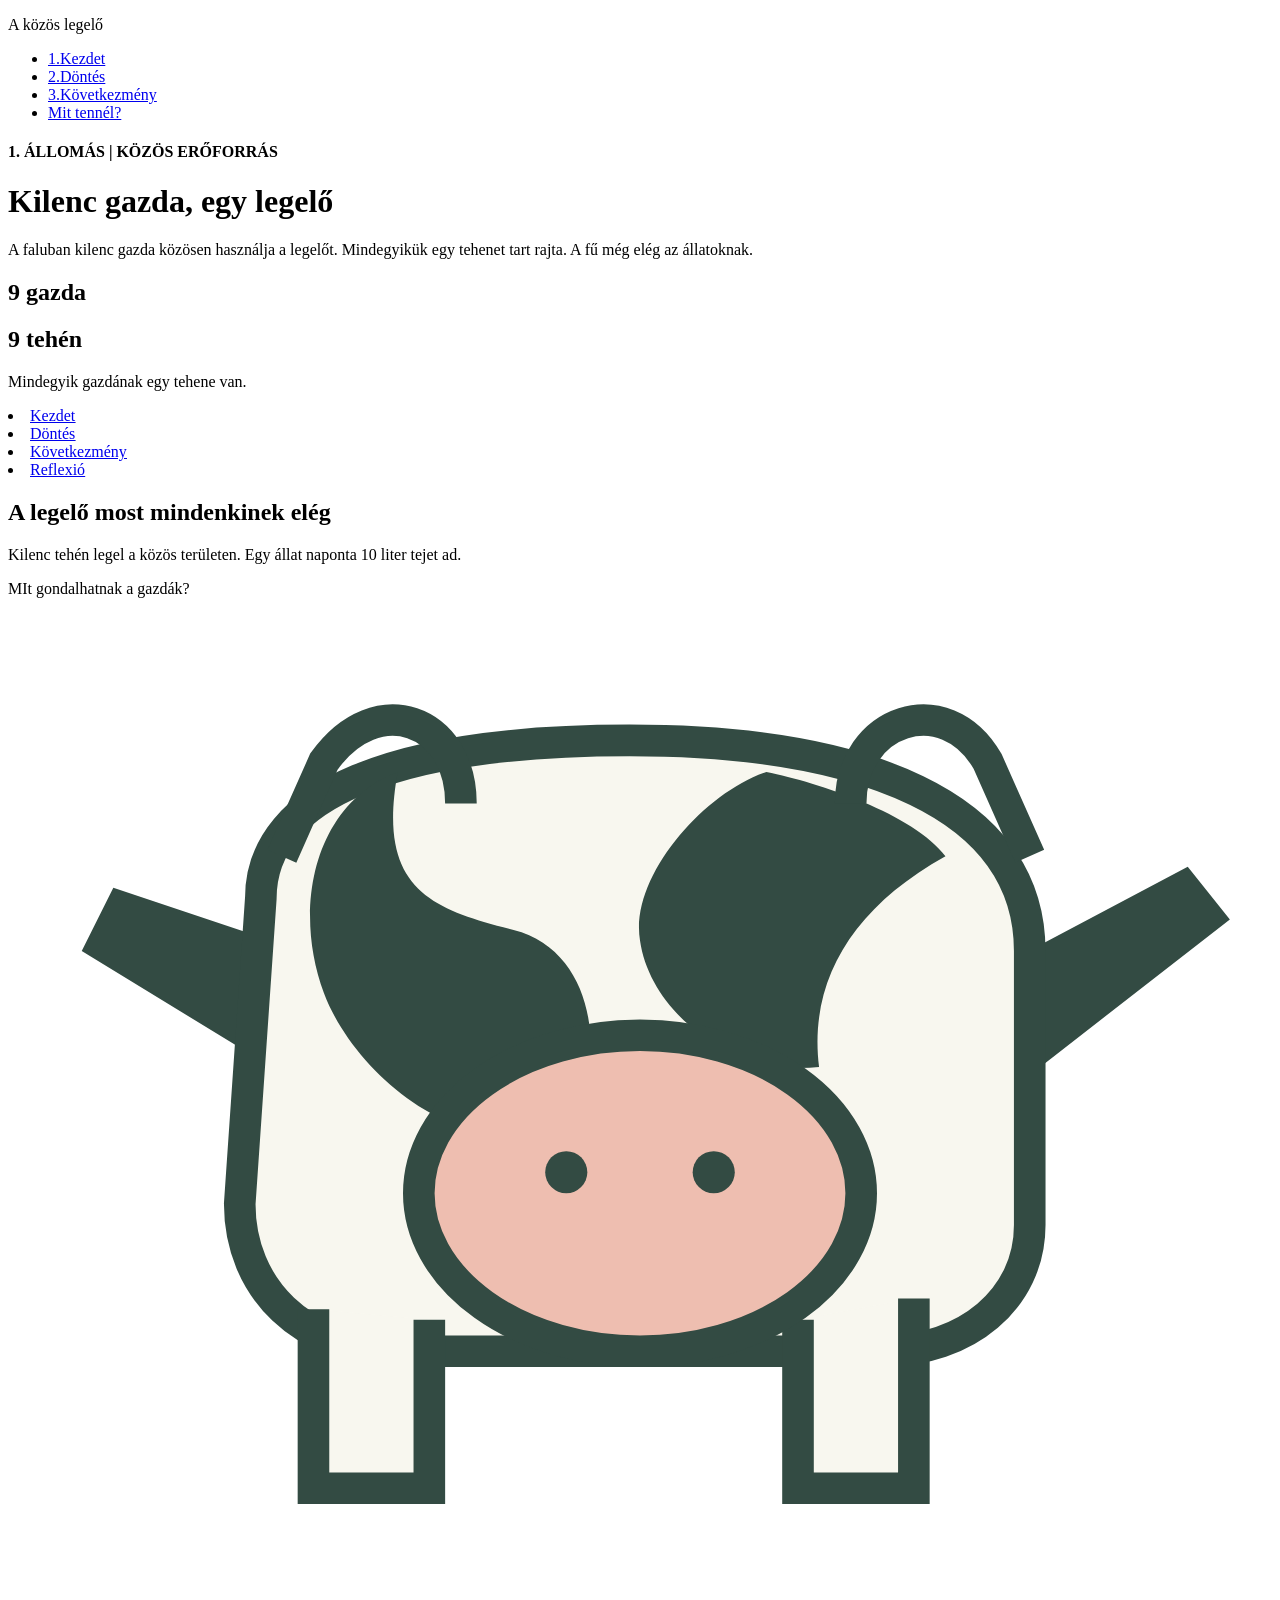
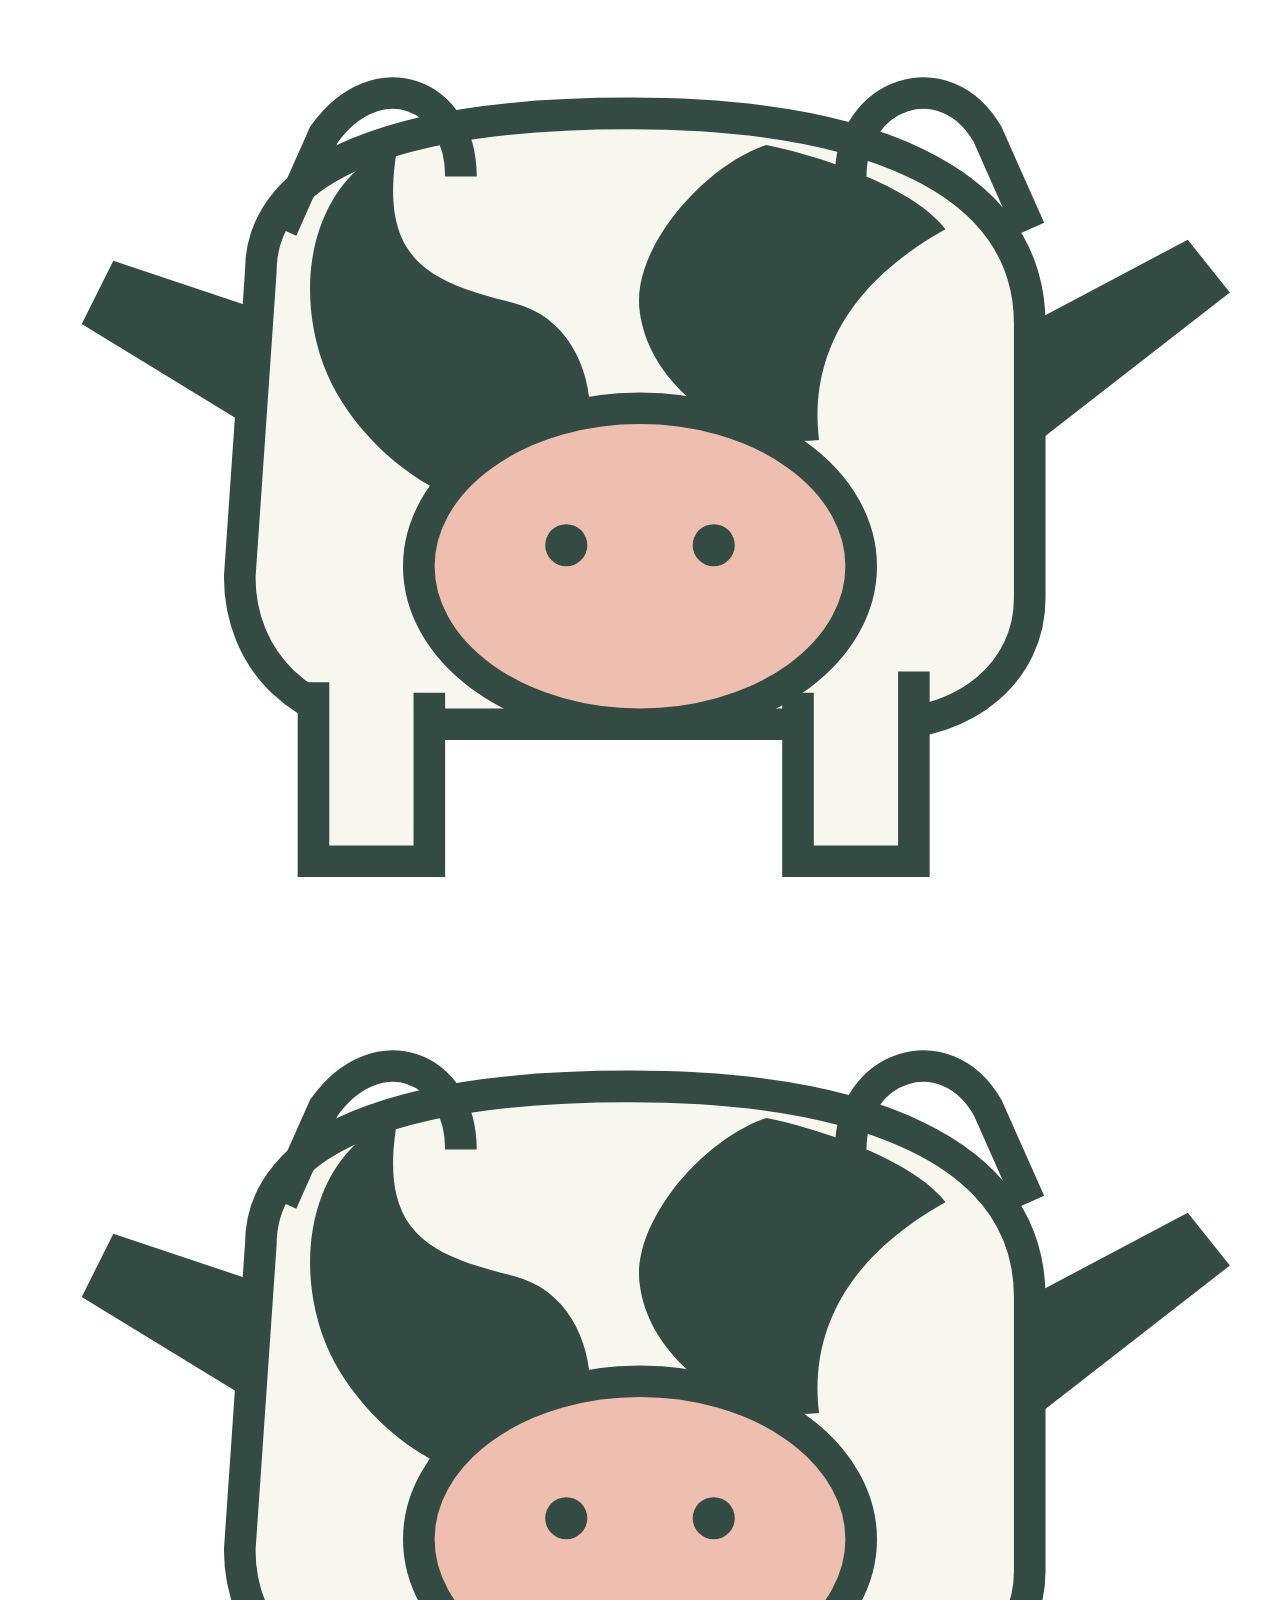
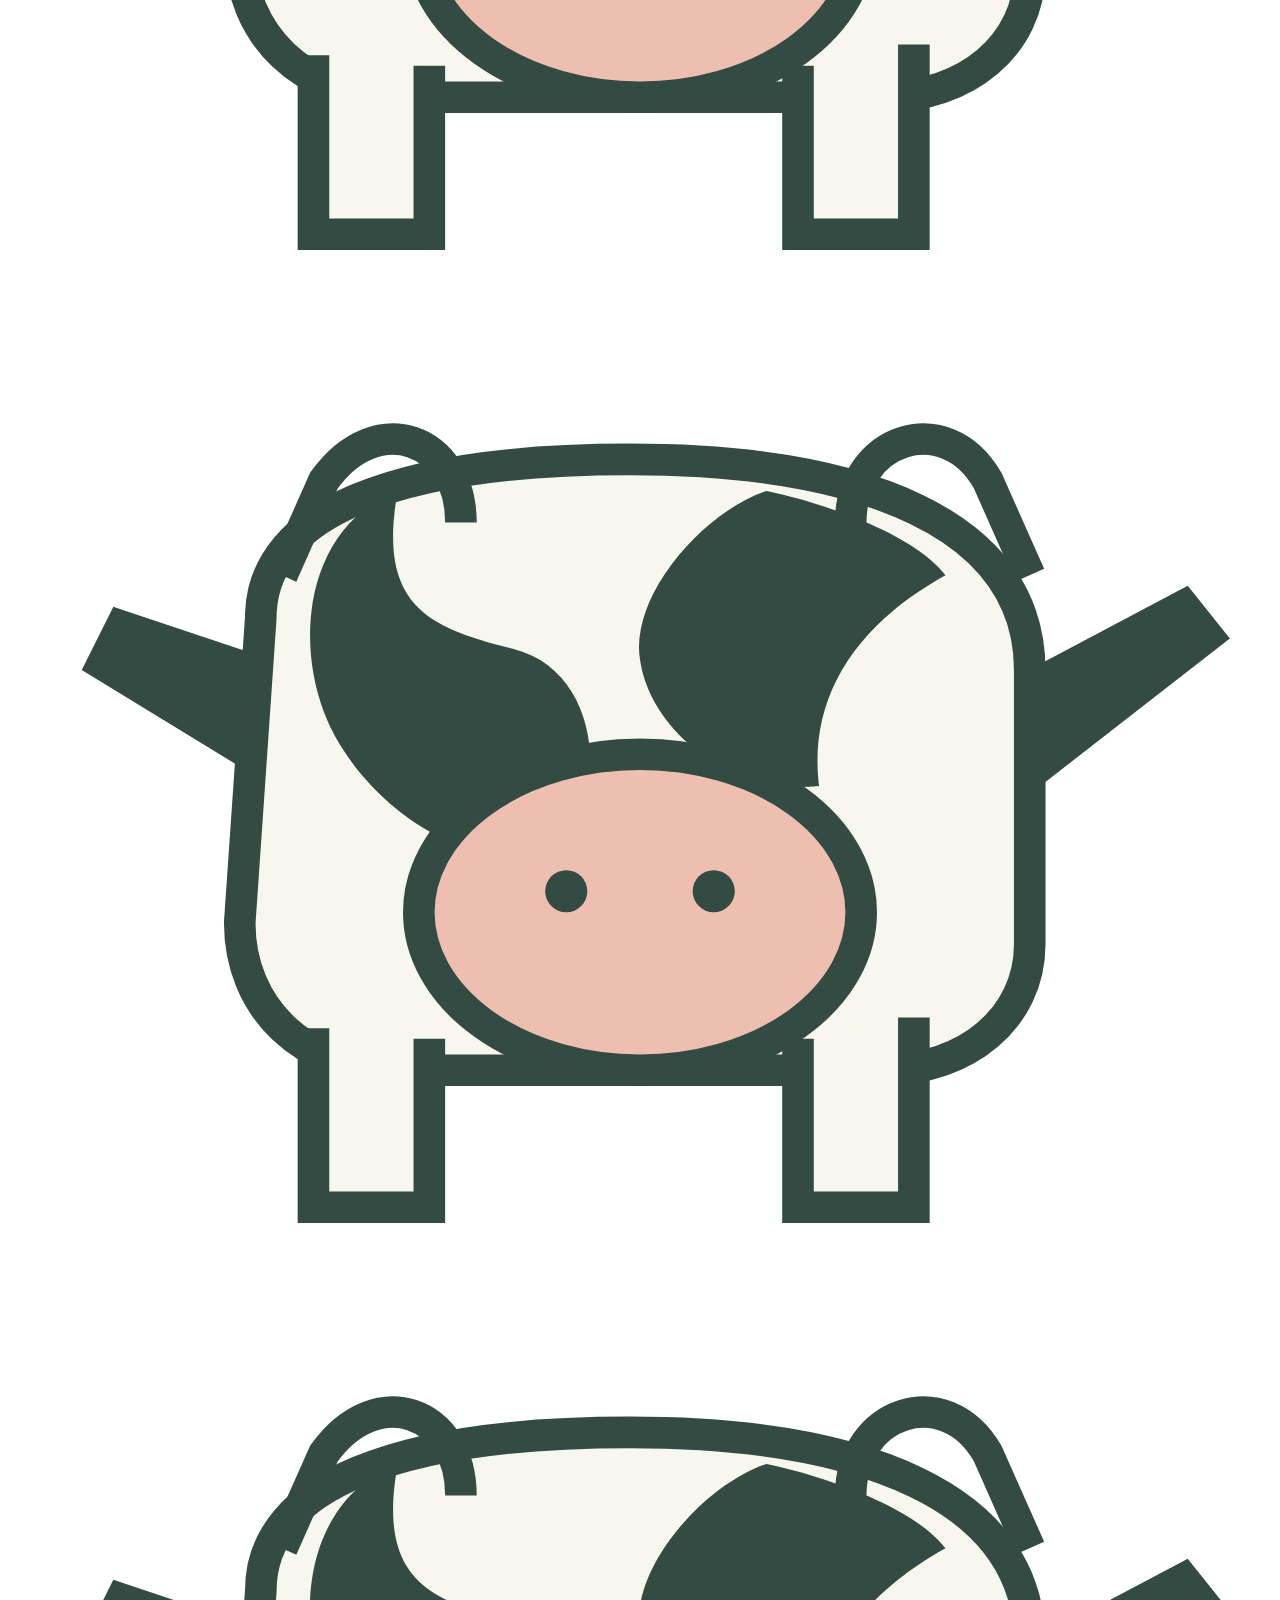
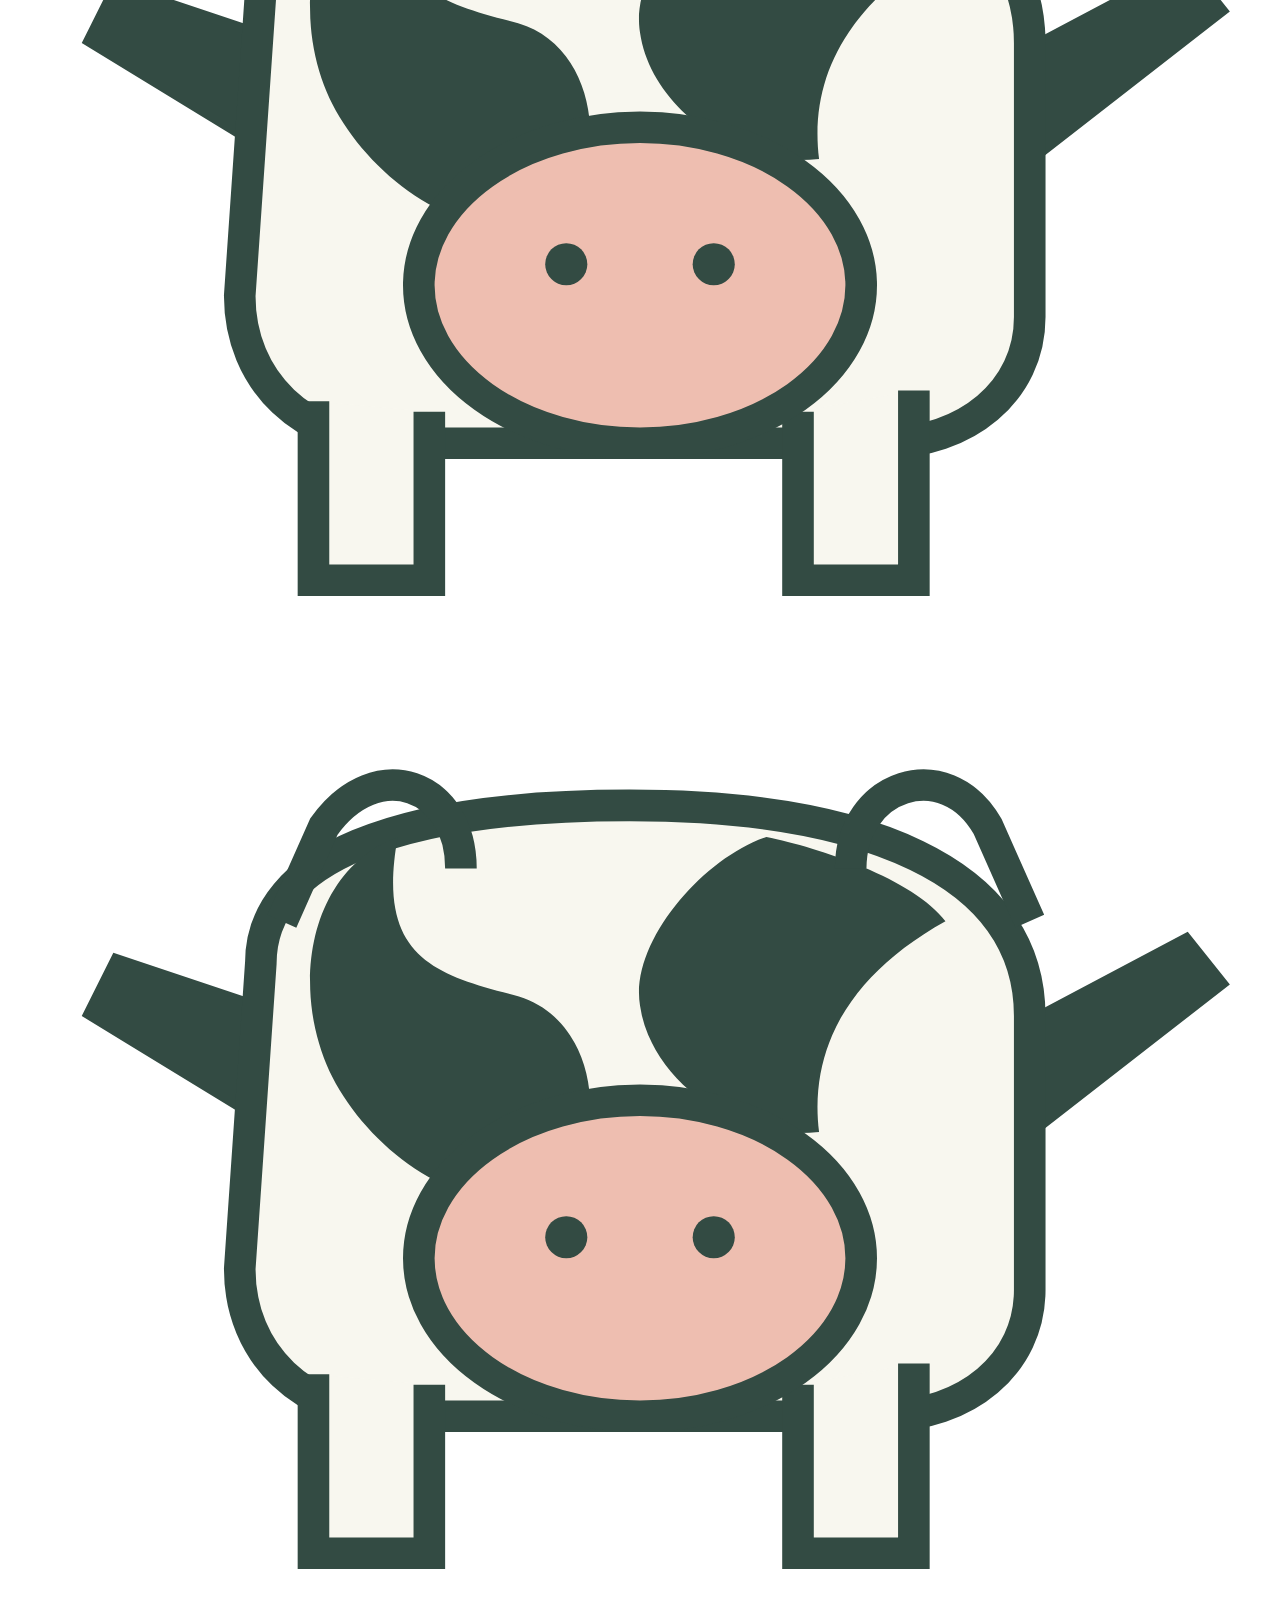
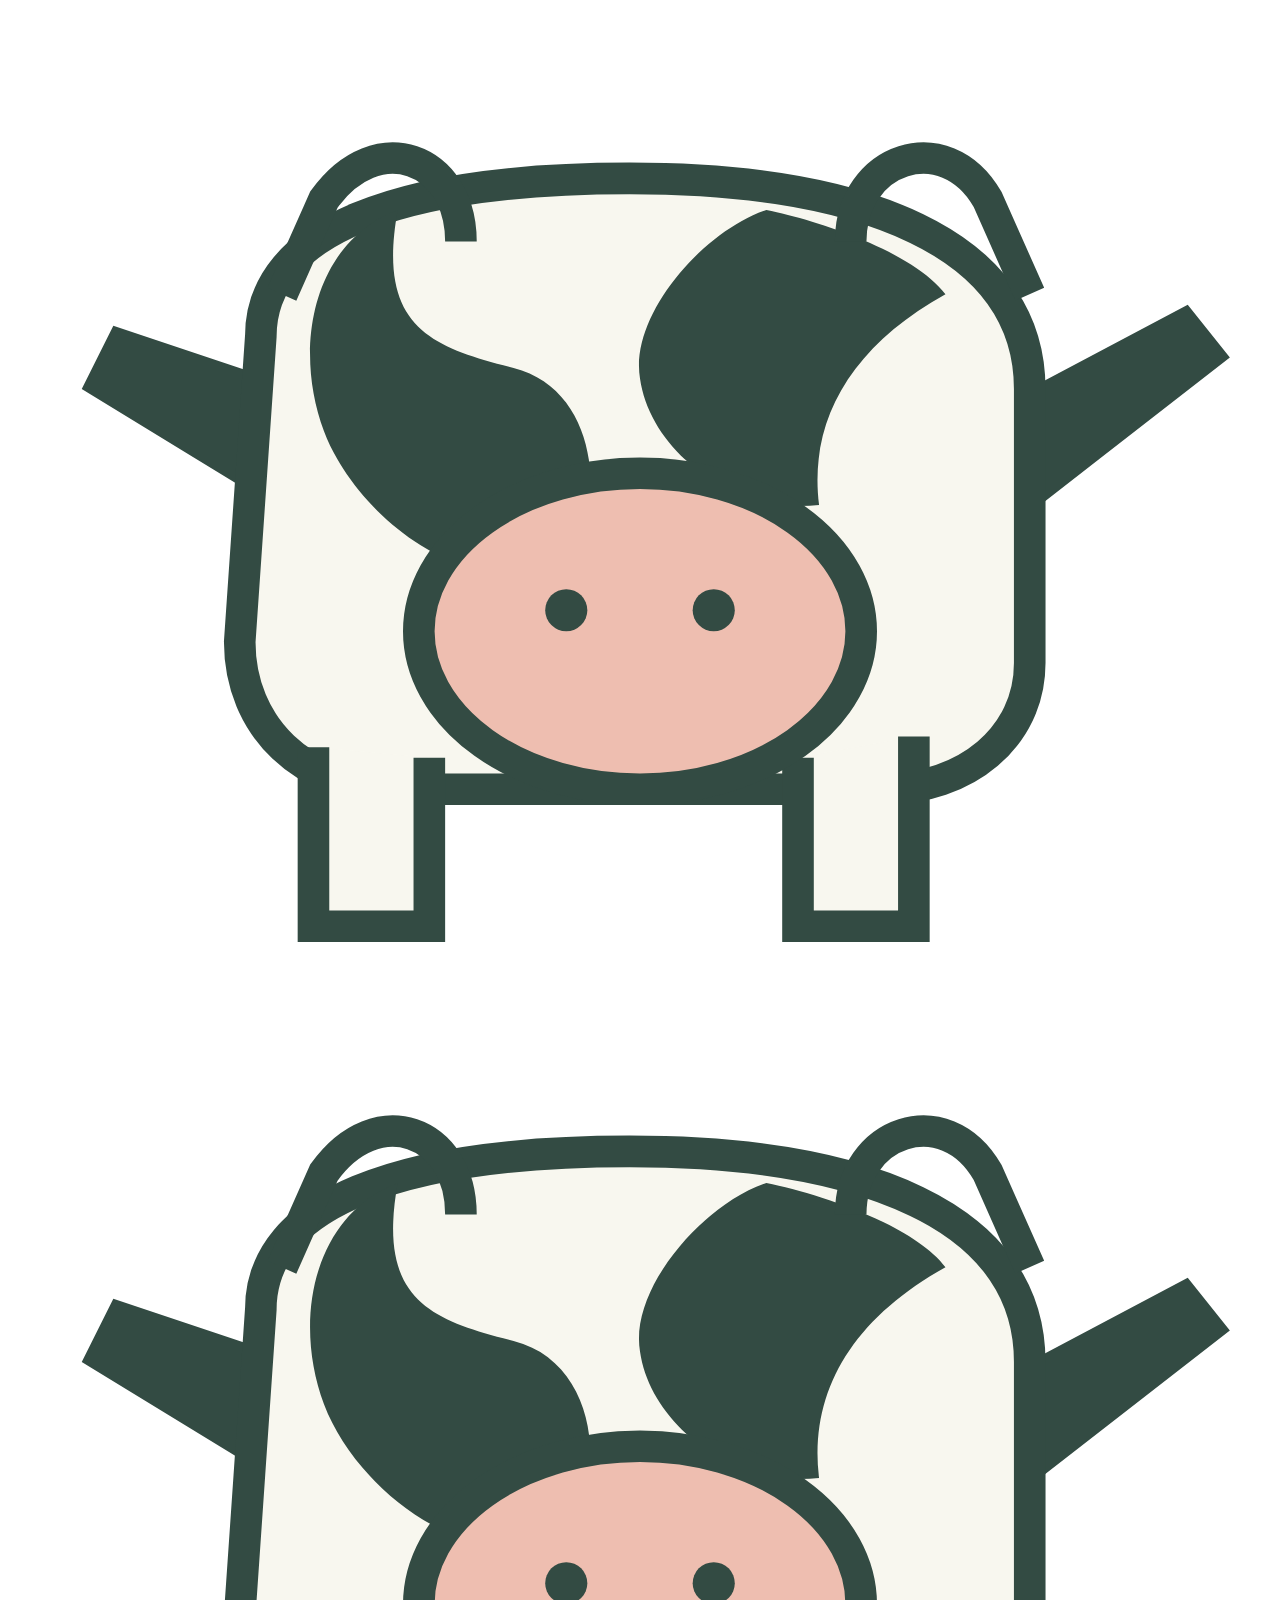
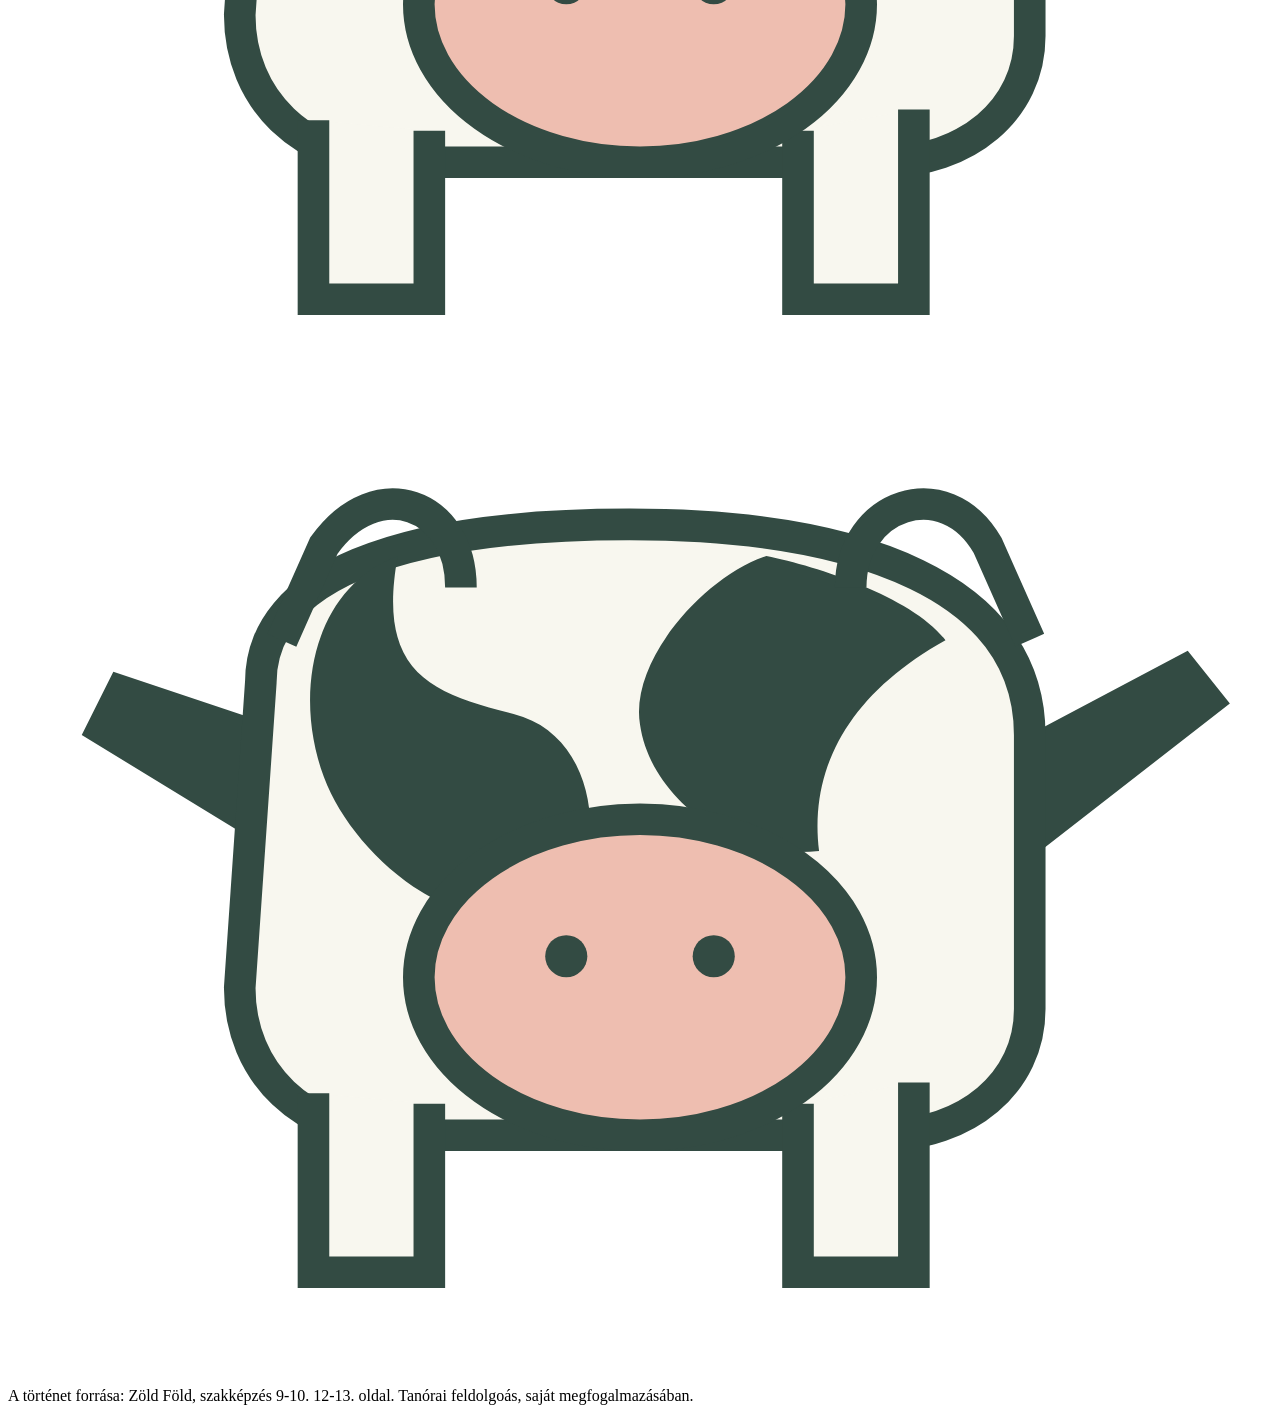
==== index.html @ 0a90900e "otthon be kell fejezzem" ====
<!DOCTYPE html>
<html lang="hu">
<head>
    <meta charset="UTF-8">
    <meta name="description" content="Tehenek, legelő">
    <meta name="keywords" content="Tehenek, Legelő">
    <meta name="author" content="Papp Áron">
    <meta name="viewport" content="width=device-width, initial-scale=1.0">
    <title>Közös Legelő | Papp Áron</title>
</head>
<body>
    <main>
        <nav class="elso">
            <div>
                <p>A közös legelő</p>
            </div>
            <div>
                <nav>
                    <ul>
                        <li><a href="#">1.Kezdet</a></li>
                        <li><a href="#">2.Döntés</a></li>
                        <li><a href="#">3.Következmény</a></li>
                        <li><a href="#">Mit tennél?</a></li>
                    </ul>
                </nav>
            </div>
        </nav>

        <header>
            <div>
                <h4>1. ÁLLOMÁS | KÖZÖS ERŐFORRÁS</h4>
                <h1>Kilenc gazda, egy legelő</h1>
                <p>A faluban kilenc gazda közösen használja a legelőt. Mindegyikük egy tehenet tart rajta. A fű még elég az állatoknak.
                </p>
            </div>
            <div>
                <h2>9 gazda</h2>
                <h2>9 tehén</h2>
                <p>Mindegyik gazdának egy tehene van.</p>
            </div>

        </header>

        <nav class="masodik">
            <u>
                <li><a href="index.html">Kezdet</a></li>
                <li><a href="dontes.html">Döntés</a></li>
                <li><a href="kovetkezmeny.html">Következmény</a></li>
                <li><a href="reflexio.html">Reflexió</a></li>
            </u>
        </nav>

        <article>
            <h2>A legelő most mindenkinek elég</h2>
            <p>Kilenc tehén legel a közös területen. Egy állat naponta 10 liter tejet ad.
            </p>
            <div></div>
            <div></div>
            <div></div>
            <div></div>
            <div></div>
        </article>

        <aside>
            <p>MIt gondalhatnak a gazdák?</p>
            <div class="hatter">
                <div class="tehen"><img src="assets/tehen.svg" alt="tehén1"></div>
                <div class="tehen"><img src="assets/tehen.svg" alt="tehén2"></div>
                <div class="tehen"><img src="assets/tehen.svg" alt="tehén3"></div>
                <div class="tehen"><img src="assets/tehen.svg" alt="tehén4"></div>
                <div class="tehen"><img src="assets/tehen.svg" alt="tehén5"></div>
                <div class="tehen"><img src="assets/tehen.svg" alt="tehén6"></div>
                <div class="tehen"><img src="assets/tehen.svg" alt="tehén7"></div>
                <div class="tehen"><img src="assets/tehen.svg" alt="tehén8"></div>
                <div class="tehen"><img src="assets/tehen.svg" alt="tehén9"></div>
            </div>
        </aside>

        <footer>
            <p>A történet forrása: Zöld Föld, szakképzés 9-10. 12-13. oldal. Tanórai feldolgoás, saját megfogalmazásában.</p>
        </footer>
    </main>
</body>
</html>
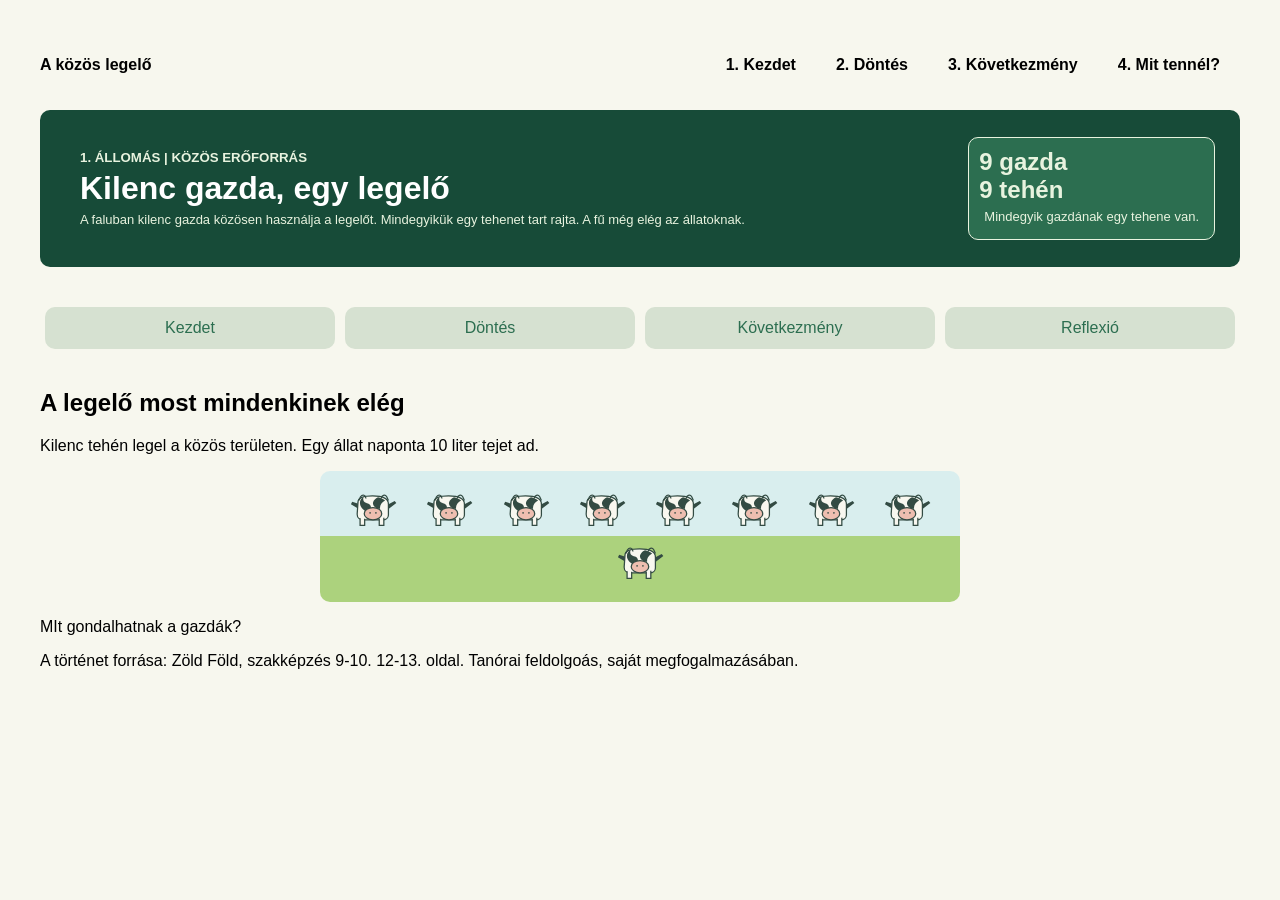
==== commit 5799bbdd: "a két nav és a header készen van" ====
--- a/index.html
+++ b/index.html
@@ -6,34 +6,35 @@
     <meta name="keywords" content="Tehenek, Legelő">
     <meta name="author" content="Papp Áron">
     <meta name="viewport" content="width=device-width, initial-scale=1.0">
+    <link rel="stylesheet" href="stilus.css">
     <title>Közös Legelő | Papp Áron</title>
 </head>
 <body>
     <main>
         <nav class="elso">
-            <div>
+            <div class="bal">
                 <p>A közös legelő</p>
             </div>
-            <div>
+            <div class="jobb">
                 <nav>
                     <ul>
-                        <li><a href="#">1.Kezdet</a></li>
-                        <li><a href="#">2.Döntés</a></li>
-                        <li><a href="#">3.Következmény</a></li>
-                        <li><a href="#">Mit tennél?</a></li>
+                        <li><a href="#">1. Kezdet</a></li>
+                        <li><a href="#">2. Döntés</a></li>
+                        <li><a href="#">3. Következmény</a></li>
+                        <li><a href="#">4. Mit tennél?</a></li>
                     </ul>
                 </nav>
             </div>
         </nav>
 
         <header>
-            <div>
-                <h4>1. ÁLLOMÁS | KÖZÖS ERŐFORRÁS</h4>
+            <div class="h-bal">
+                <h5>1. ÁLLOMÁS | KÖZÖS ERŐFORRÁS</h5>
                 <h1>Kilenc gazda, egy legelő</h1>
                 <p>A faluban kilenc gazda közösen használja a legelőt. Mindegyikük egy tehenet tart rajta. A fű még elég az állatoknak.
                 </p>
             </div>
-            <div>
+            <div class="h-jobb">
                 <h2>9 gazda</h2>
                 <h2>9 tehén</h2>
                 <p>Mindegyik gazdának egy tehene van.</p>
@@ -42,28 +43,20 @@
         </header>
 
         <nav class="masodik">
-            <u>
+            <ul>
                 <li><a href="index.html">Kezdet</a></li>
                 <li><a href="dontes.html">Döntés</a></li>
                 <li><a href="kovetkezmeny.html">Következmény</a></li>
                 <li><a href="reflexio.html">Reflexió</a></li>
-            </u>
+            </ul>
         </nav>
 
         <article>
             <h2>A legelő most mindenkinek elég</h2>
             <p>Kilenc tehén legel a közös területen. Egy állat naponta 10 liter tejet ad.
             </p>
-            <div></div>
-            <div></div>
-            <div></div>
-            <div></div>
-            <div></div>
-        </article>
+            <div class="hatter">
 
-        <aside>
-            <p>MIt gondalhatnak a gazdák?</p>
-            <div class="hatter">
                 <div class="tehen"><img src="assets/tehen.svg" alt="tehén1"></div>
                 <div class="tehen"><img src="assets/tehen.svg" alt="tehén2"></div>
                 <div class="tehen"><img src="assets/tehen.svg" alt="tehén3"></div>
@@ -74,6 +67,11 @@
                 <div class="tehen"><img src="assets/tehen.svg" alt="tehén8"></div>
                 <div class="tehen"><img src="assets/tehen.svg" alt="tehén9"></div>
             </div>
+        </article>
+
+        <aside>
+            <p>MIt gondalhatnak a gazdák?</p>
+            
         </aside>
 
         <footer>
--- a/stilus.css
+++ b/stilus.css
@@ -0,0 +1,174 @@
+body {
+    font-family: 'Segoe UI', Tahoma, Geneva, Verdana, sans-serif;
+    background-color: #f7f7ee;
+    margin: 20px;
+    padding: 20px;
+}
+
+/* első navigáció */
+.elso{
+    display: flex;
+    flex-direction: row;
+    justify-content: space-between;
+    margin-bottom: 20px;
+}
+
+.bal {
+    font-weight: bold;
+}
+
+.jobb ul{
+    display: flex;
+    flex-direction: row;
+    align-items: flex-end;
+    list-style-type: none;
+}
+
+.jobb a {
+    text-decoration: none;
+    color: black;
+    margin: 10px;
+    padding: 10px;
+    font-weight: bold;
+}
+
+.jobb a:hover {
+    color: #fff;
+    background-color: #2c6e50;
+    border-radius: 15px;
+    margin: 10px;
+    padding: 10px;
+    
+}
+
+/* header */
+
+header {
+    display: flex;
+    flex-direction: row;
+    align-items: center;
+    justify-content: space-between;
+    margin-bottom: 20px;
+    background-color: #174b38;
+    color: #fff;
+    padding: 20px;
+    border-radius: 10px;
+}
+
+header h1 {
+    margin: 5px;
+    padding: 0;
+}
+
+header p{
+    font-size: 13px;
+    margin: 5px;
+    padding: 0;
+    color: #e8f3df;
+}
+
+header h5{
+    color: #e8f3df;
+    margin: 5px;
+    padding: 0;
+}
+
+.h-bal{
+    padding: 10px;
+    margin: 5px;
+}
+
+.h-jobb{
+    border-radius: 10px;
+    background-color: #2c6e50;
+    padding: 10px;
+    margin: 5px;
+    border: 1px solid #e8f3df;
+}
+
+.h-jobb h2{
+    color: #e8f3df;
+    margin: 0;
+    padding: 0;
+
+}
+
+/* második navigáció */
+
+.masodik {
+    padding: 20px 0;
+    margin-top: 10px;
+}
+
+
+.masodik ul{
+    display: flex;
+    flex-direction: row;
+    justify-content: space-between;
+    list-style-type: none;
+    margin: 0;
+    padding: 0;
+}
+
+.masodik li {
+    flex: 1;
+}
+
+.masodik a {
+    display: block;
+    text-align: center;
+    padding: 12px 0;
+    color: #2c6e50;
+    background-color: #d6e1d1;
+    border-radius: 10px;
+    text-decoration: none;
+    margin: 0 5px;
+}
+
+.masodik a:hover {
+    background-color: #e8f3df;
+    color: #2c6e50;
+}
+
+
+
+
+/* teheneknek a mező része */
+.hatter {
+    display: flex;
+    flex-wrap: wrap;
+    justify-content: space-between;
+    align-items: flex-end;
+    padding: 20px;
+    width: 100%;
+    max-width: 600px;
+    margin: 0 auto;
+    background: linear-gradient(
+        to bottom,
+        #d9eeee 0%,
+        #d9eeee 50%,
+        #acd27d 50%,
+        #acd27d 100%
+    );
+    border-radius: 10px;
+}
+
+
+.tehen {
+    width: 11%;
+    display: flex;
+    justify-content: center;
+}
+
+.tehen:nth-child(9) {
+    width: 100%;
+    margin-top: 15px;
+}
+
+.tehen img {
+    width: 100%;
+    max-width: 50px;
+    height: auto;
+    display: block;
+}
+
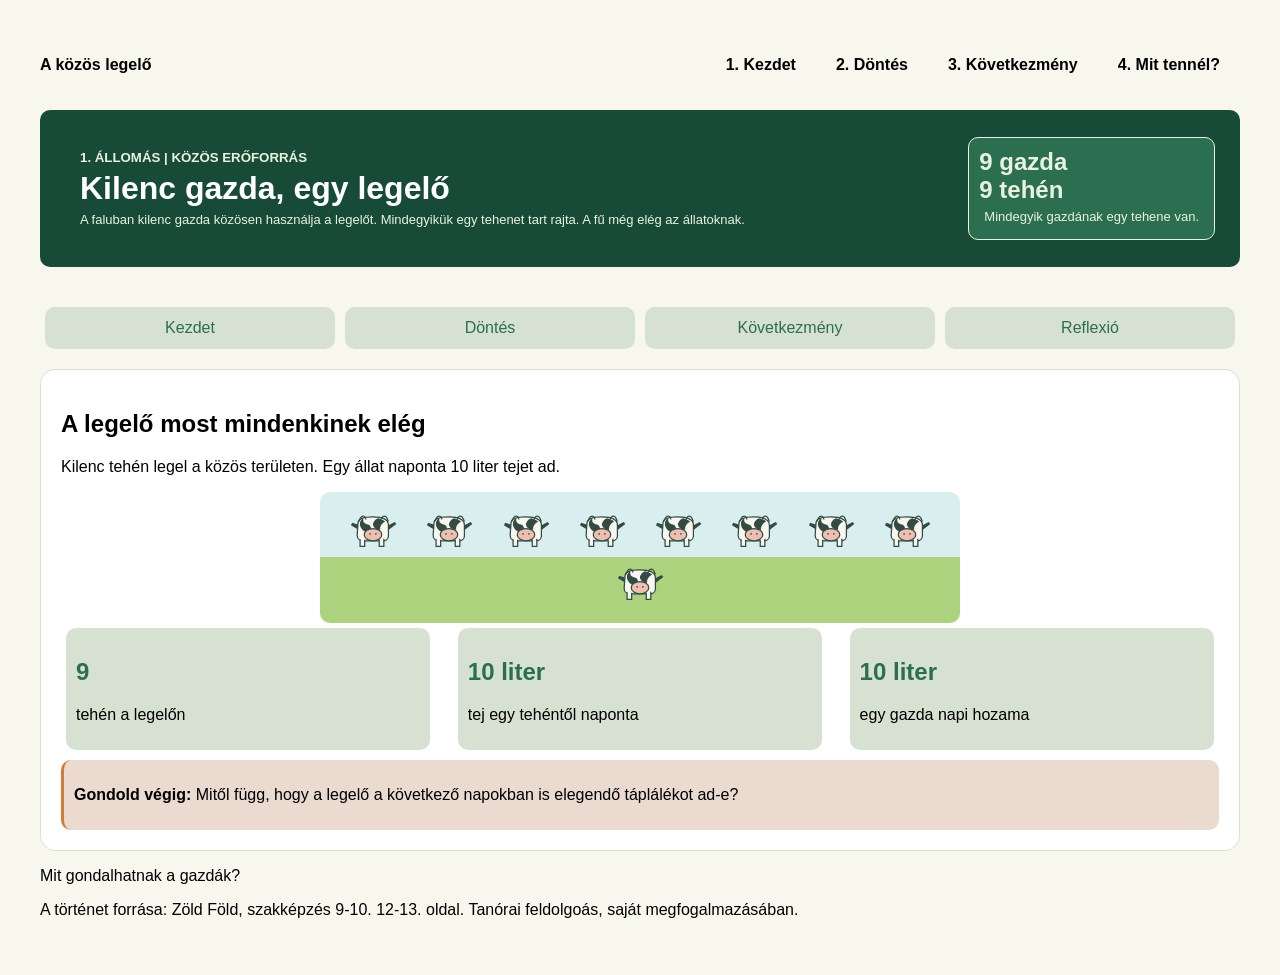
==== commit 33837762: "article kialakítása" ====
--- a/index.html
+++ b/index.html
@@ -18,10 +18,10 @@
             <div class="jobb">
                 <nav>
                     <ul>
-                        <li><a href="#">1. Kezdet</a></li>
-                        <li><a href="#">2. Döntés</a></li>
-                        <li><a href="#">3. Következmény</a></li>
-                        <li><a href="#">4. Mit tennél?</a></li>
+                        <li><a href="index.html">1. Kezdet</a></li>
+                        <li><a href="dontes.html">2. Döntés</a></li>
+                        <li><a href="kovetkezmeny.html">3. Következmény</a></li>
+                        <li><a href="reflexio.html">4. Mit tennél?</a></li>
                     </ul>
                 </nav>
             </div>
@@ -67,10 +67,35 @@
                 <div class="tehen"><img src="assets/tehen.svg" alt="tehén8"></div>
                 <div class="tehen"><img src="assets/tehen.svg" alt="tehén9"></div>
             </div>
+
+            <div class="tenyek">
+                <div> 
+                    <h2>9</h2>
+                    <p>tehén a legelőn</p>
+                </div>
+
+                <div>
+                    <h2>10 liter</h2>
+                    <p>tej egy tehéntől naponta</p>
+                </div>
+
+                <div>
+                    <h2>10 liter</h2>
+                    <p>egy gazda napi hozama</p>
+                </div>
+            </div>
+
+            <div class="gondolat">
+                <p><strong>Gondold végig:</strong> Mitől függ, hogy a legelő a következő napokban is elegendő táplálékot ad-e?</p>
+            </div>
+
+        
+
+
         </article>
 
         <aside>
-            <p>MIt gondalhatnak a gazdák?</p>
+            <p>Mit gondalhatnak a gazdák?</p>
             
         </aside>
 
--- a/stilus.css
+++ b/stilus.css
@@ -133,7 +133,15 @@
 
 
 
-/* teheneknek a mező része */
+/* az article és a tehenekneknek a mező része */
+
+article {
+    background-color: #fff;
+    padding: 20px;
+    border-radius: 15px;
+    border: 1px solid #d6e1d1;
+}
+
 .hatter {
     display: flex;
     flex-wrap: wrap;
@@ -172,3 +180,28 @@
     display: block;
 }
 
+.tenyek {
+    display: flex;
+    flex-direction: row;
+    justify-content: space-between;
+    margin: 5px;
+}
+
+.tenyek div {
+    background-color: #d6e1d1;
+    padding: 10px;
+    border-radius: 10px;
+    width: 30%;
+}
+
+.tenyek div h2{
+    color: #2c6e50;
+}
+
+.gondolat{
+    background-color: #eadacf;
+    border-left: 3.5px solid #d77939;
+    margin-top: 10px;
+    padding: 10px;
+    border-radius: 10px;
+}
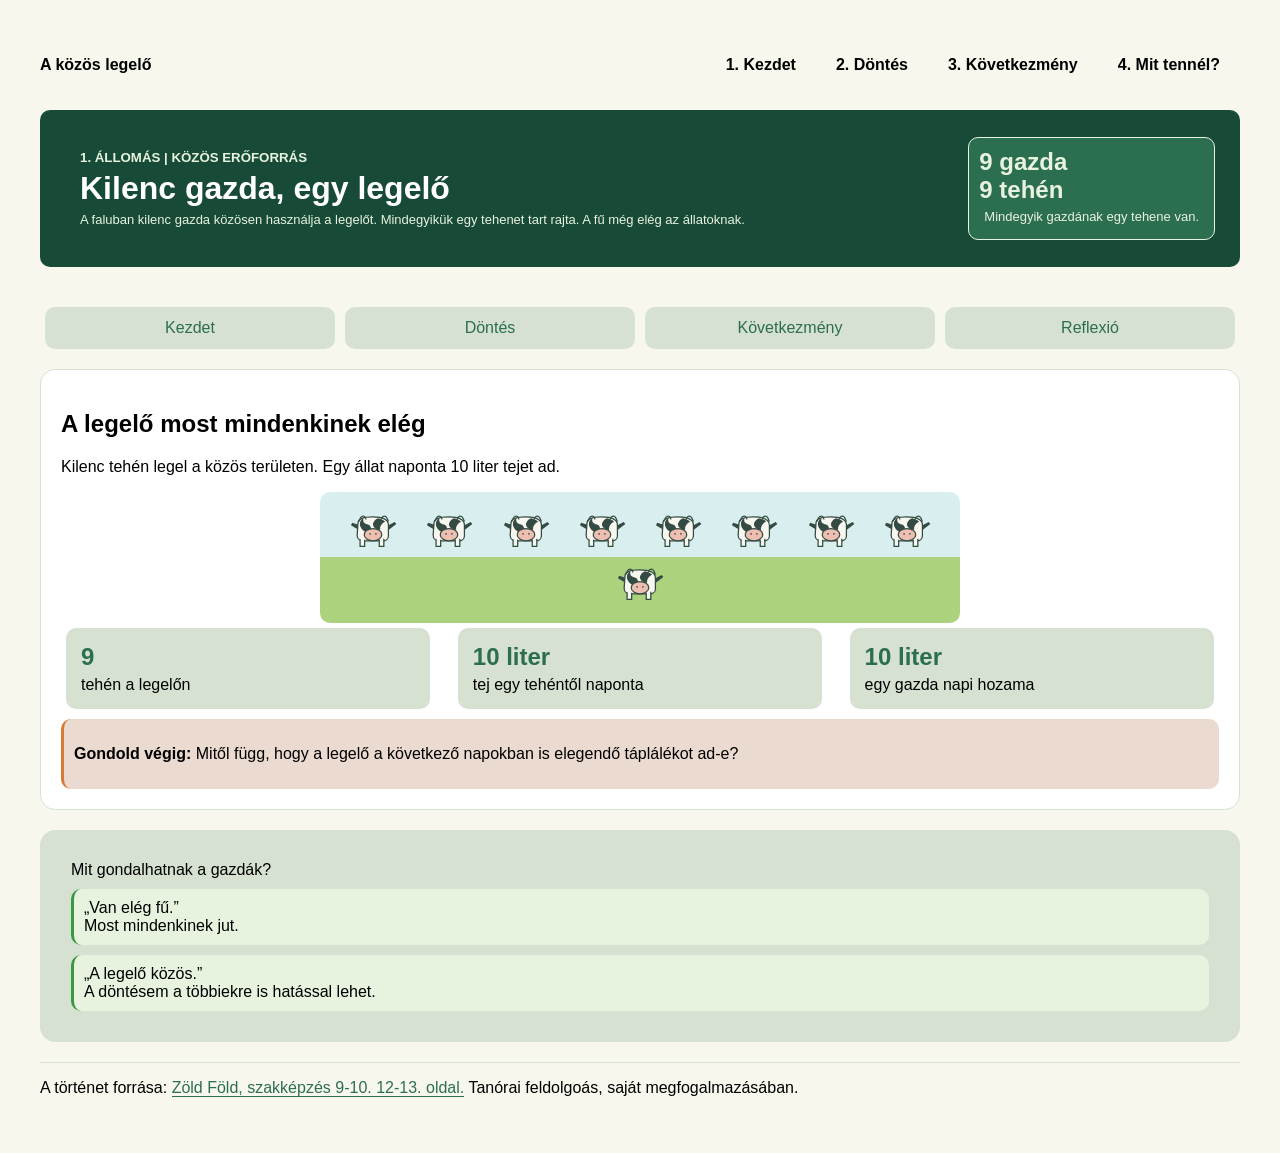
==== commit 252ccc5a: "aside kialakítás (elrendezés még nincs)" ====
--- a/index.html
+++ b/index.html
@@ -88,19 +88,22 @@
             <div class="gondolat">
                 <p><strong>Gondold végig:</strong> Mitől függ, hogy a legelő a következő napokban is elegendő táplálékot ad-e?</p>
             </div>
-
-        
-
-
         </article>
 
         <aside>
-            <p>Mit gondalhatnak a gazdák?</p>
-            
+            <p id="cim">Mit gondalhatnak a gazdák?</p>
+            <div class="gazda">
+                <p>„Van elég fű.”</p>
+                <p>Most mindenkinek jut.</p>
+            </div>
+            <div class="gazda">
+                <p>„A legelő közös.”</p>
+                <p>A döntésem a többiekre is hatással lehet.</p>
+            </div>
         </aside>
 
         <footer>
-            <p>A történet forrása: Zöld Föld, szakképzés 9-10. 12-13. oldal. Tanórai feldolgoás, saját megfogalmazásában.</p>
+            <p>A történet forrása: <span>Zöld Föld, szakképzés 9-10. 12-13. oldal.</span> Tanórai feldolgoás, saját megfogalmazásában.</p>
         </footer>
     </main>
 </body>
--- a/stilus.css
+++ b/stilus.css
@@ -1,9 +1,12 @@
+
+
 body {
     font-family: 'Segoe UI', Tahoma, Geneva, Verdana, sans-serif;
     background-color: #f7f7ee;
     margin: 20px;
     padding: 20px;
 }
+
 
 /* első navigáció */
 .elso{
@@ -196,7 +199,12 @@
 
 .tenyek div h2{
     color: #2c6e50;
-}
+    margin: 5px;
+}
+.tenyek div p{
+    margin: 5px;
+}
+
 
 .gondolat{
     background-color: #eadacf;
@@ -205,3 +213,51 @@
     padding: 10px;
     border-radius: 10px;
 }
+
+
+/* aside */
+
+aside {
+    background-color: #d6e1d1;
+    padding: 20px;
+    border-radius: 15px;
+    border: 1px solid #d6e1d1;
+    margin-top: 20px;
+}
+
+
+
+.gazda{
+    padding: 10px;
+    margin: 10px;
+    border-radius: 10px;
+    border-left: 3.5px solid #3b9842;
+    background-color: #e8f3df;
+}
+
+#cim{
+    margin: 10px;
+
+}
+
+.gazda h2{
+    color: #2c6e50;
+    margin: 0;
+    padding: 0;
+}
+
+.gazda p{
+    color: black;
+    margin: 0;
+    padding: 0;
+}
+
+footer {
+    border-top: 1px solid #d6e1d1;
+    margin-top: 20px;
+}
+
+footer span{
+    color: #2c6e50;
+    border-bottom: 1.5px solid #2c6e50;
+}
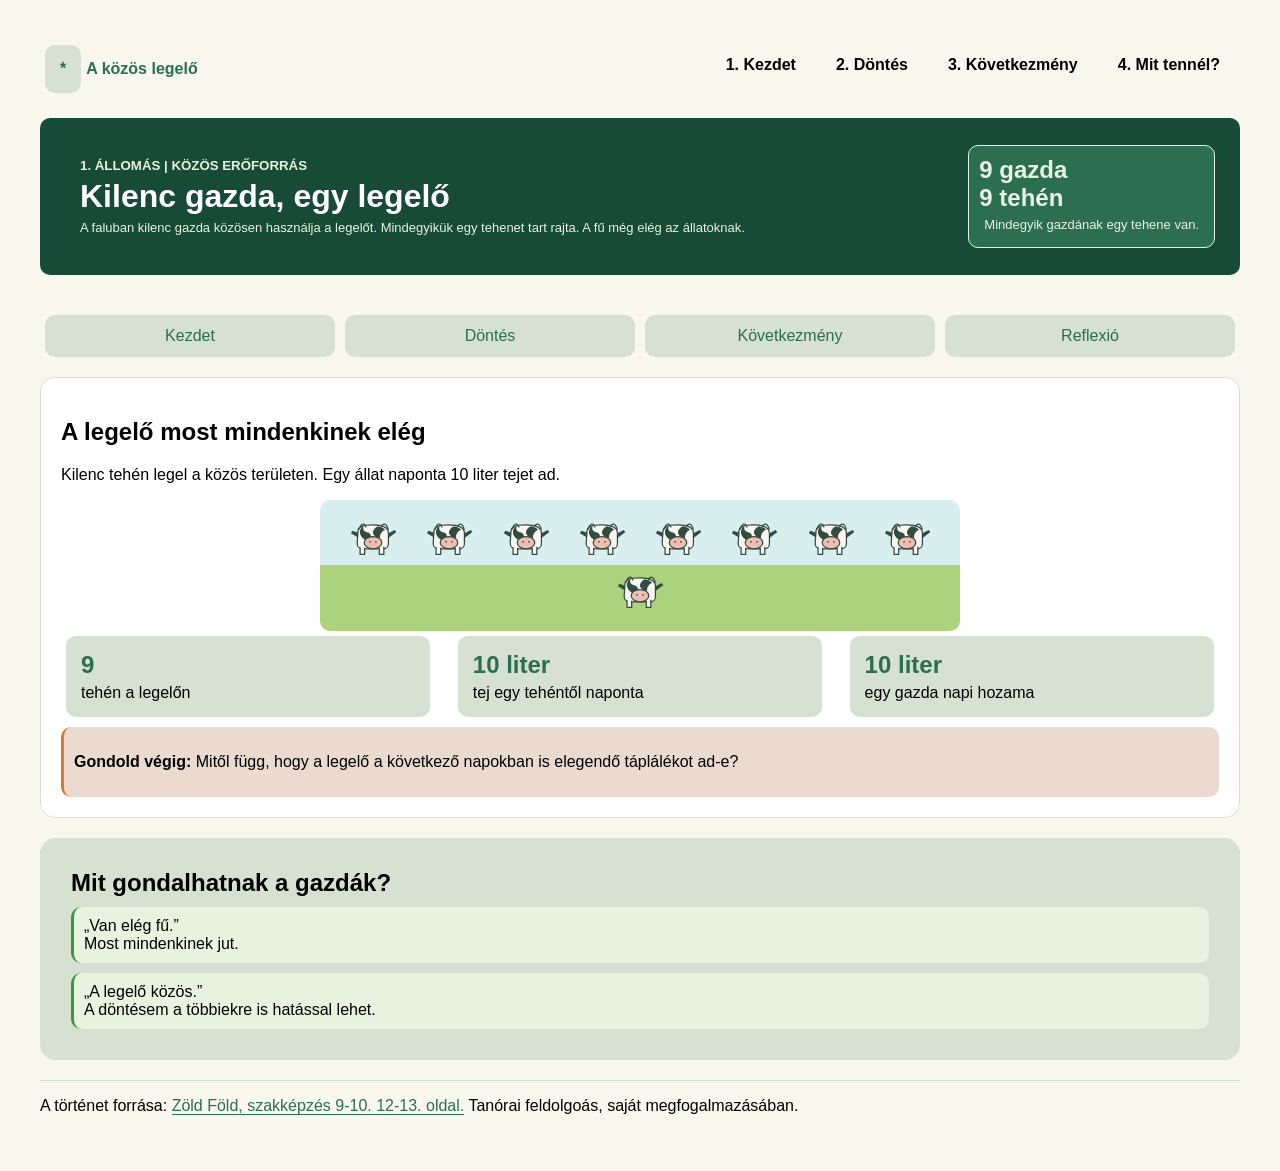
==== commit 6fd5b282: "egy másik html oldal létrehozása és kialakítása" ====
--- a/index.html
+++ b/index.html
@@ -6,14 +6,16 @@
     <meta name="keywords" content="Tehenek, Legelő">
     <meta name="author" content="Papp Áron">
     <meta name="viewport" content="width=device-width, initial-scale=1.0">
-    <link rel="stylesheet" href="stilus.css">
+    <link rel="stylesheet" href="alap.css">
+    <link rel="stylesheet" href="flex.css">
     <title>Közös Legelő | Papp Áron</title>
 </head>
 <body>
     <main>
         <nav class="elso">
             <div class="bal">
-                <p>A közös legelő</p>
+                <p id="csillag">*</p>
+                <p> A közös legelő</p>
             </div>
             <div class="jobb">
                 <nav>
@@ -51,56 +53,61 @@
             </ul>
         </nav>
 
-        <article>
-            <h2>A legelő most mindenkinek elég</h2>
-            <p>Kilenc tehén legel a közös területen. Egy állat naponta 10 liter tejet ad.
-            </p>
-            <div class="hatter">
+        <div id="fo-tarolo">
+            <article id="nagy-section">
+                <h2>A legelő most mindenkinek elég</h2>
+                <p>Kilenc tehén legel a közös területen. Egy állat naponta 10 liter tejet ad.
+                </p>
+                <div class="hatter">
 
-                <div class="tehen"><img src="assets/tehen.svg" alt="tehén1"></div>
-                <div class="tehen"><img src="assets/tehen.svg" alt="tehén2"></div>
-                <div class="tehen"><img src="assets/tehen.svg" alt="tehén3"></div>
-                <div class="tehen"><img src="assets/tehen.svg" alt="tehén4"></div>
-                <div class="tehen"><img src="assets/tehen.svg" alt="tehén5"></div>
-                <div class="tehen"><img src="assets/tehen.svg" alt="tehén6"></div>
-                <div class="tehen"><img src="assets/tehen.svg" alt="tehén7"></div>
-                <div class="tehen"><img src="assets/tehen.svg" alt="tehén8"></div>
-                <div class="tehen"><img src="assets/tehen.svg" alt="tehén9"></div>
-            </div>
-
-            <div class="tenyek">
-                <div> 
-                    <h2>9</h2>
-                    <p>tehén a legelőn</p>
+                    <div class="tehen"><img src="assets/tehen.svg" alt="tehén1"></div>
+                    <div class="tehen"><img src="assets/tehen.svg" alt="tehén2"></div>
+                    <div class="tehen"><img src="assets/tehen.svg" alt="tehén3"></div>
+                    <div class="tehen"><img src="assets/tehen.svg" alt="tehén4"></div>
+                    <div class="tehen"><img src="assets/tehen.svg" alt="tehén5"></div>
+                    <div class="tehen"><img src="assets/tehen.svg" alt="tehén6"></div>
+                    <div class="tehen"><img src="assets/tehen.svg" alt="tehén7"></div>
+                    <div class="tehen"><img src="assets/tehen.svg" alt="tehén8"></div>
+                    <div class="tehen"><img src="assets/tehen.svg" alt="tehén9"></div>
                 </div>
 
-                <div>
-                    <h2>10 liter</h2>
-                    <p>tej egy tehéntől naponta</p>
+                <div class="tenyek">
+                    <div> 
+                        <h2>9</h2>
+                        <p>tehén a legelőn</p>
+                    </div>
+
+                    <div>
+                        <h2>10 liter</h2>
+                        <p>tej egy tehéntől naponta</p>
+                    </div>
+
+                    <div>
+                        <h2>10 liter</h2>
+                        <p>egy gazda napi hozama</p>
+                    </div>
                 </div>
 
-                <div>
-                    <h2>10 liter</h2>
-                    <p>egy gazda napi hozama</p>
+                <div class="gondolat">
+                    <p><strong>Gondold végig:</strong> Mitől függ, hogy a legelő a következő napokban is elegendő táplálékot ad-e?</p>
                 </div>
-            </div>
+            </article>
 
-            <div class="gondolat">
-                <p><strong>Gondold végig:</strong> Mitől függ, hogy a legelő a következő napokban is elegendő táplálékot ad-e?</p>
-            </div>
-        </article>
 
-        <aside>
-            <p id="cim">Mit gondalhatnak a gazdák?</p>
-            <div class="gazda">
-                <p>„Van elég fű.”</p>
-                <p>Most mindenkinek jut.</p>
-            </div>
-            <div class="gazda">
-                <p>„A legelő közös.”</p>
-                <p>A döntésem a többiekre is hatással lehet.</p>
-            </div>
-        </aside>
+            <aside id="kis-section">
+                <h2 id="cim">Mit gondalhatnak a gazdák?</h2>
+                <div class="gazda">
+                    <p>„Van elég fű.”</p>
+                    <p>Most mindenkinek jut.</p>
+                </div>
+                <div class="gazda">
+                    <p>„A legelő közös.”</p>
+                    <p>A döntésem a többiekre is hatással lehet.</p>
+                </div>
+            </aside>
+        </div>
+
+        
 
         <footer>
             <p>A történet forrása: <span>Zöld Föld, szakképzés 9-10. 12-13. oldal.</span> Tanórai feldolgoás, saját megfogalmazásában.</p>
--- a/alap.css
+++ b/alap.css
@@ -0,0 +1,278 @@
+
+
+body {
+    font-family: 'Segoe UI', Tahoma, Geneva, Verdana, sans-serif;
+    background-color: #f7f7ee;
+    margin: 20px;
+    padding: 20px;
+}
+
+
+/* első navigáció */
+.elso{
+    margin-bottom: 20px;
+}
+
+#csillag {
+    padding: 15px; 
+    margin: 5px;
+    border-radius: 10px;
+    background-color: #d6e1d1;;
+    font-weight: bold;
+    color: #2c6e50;
+}
+
+.bal {
+    font-weight: bold;
+    color: #2c6e50;
+}
+
+
+.jobb ul{
+    list-style-type: none;
+}
+
+.jobb a {
+    text-decoration: none;
+    color: black;
+    margin: 10px;
+    padding: 10px;
+    font-weight: bold;
+}
+
+.jobb a:hover {
+    color: #fff;
+    background-color: #2c6e50;
+    border-radius: 15px;
+    margin: 10px;
+    padding: 10px;
+    
+}
+
+/* header */
+
+header {
+    margin-bottom: 20px;
+    background-color: #174b38;
+    color: #fff;
+    padding: 20px;
+    border-radius: 10px;
+}
+
+header h1 {
+    margin: 5px;
+    padding: 0;
+}
+
+header p{
+    font-size: 13px;
+    margin: 5px;
+    padding: 0;
+    color: #e8f3df;
+}
+
+header h5{
+    color: #e8f3df;
+    margin: 5px;
+    padding: 0;
+}
+
+.h-bal{
+    padding: 10px;
+    margin: 5px;
+}
+
+.h-jobb{
+    border-radius: 10px;
+    background-color: #2c6e50;
+    padding: 10px;
+    margin: 5px;
+    border: 1px solid #e8f3df;
+}
+
+.h-jobb h2{
+    color: #e8f3df;
+    margin: 0;
+    padding: 0;
+
+}
+
+/* második navigáció */
+
+.masodik {
+    padding: 20px 0;
+    margin-top: 10px;
+}
+
+
+.masodik ul{
+    list-style-type: none;
+    margin: 0;
+    padding: 0;
+}
+
+.masodik li {
+    flex: 1;
+}
+
+.masodik a {
+    display: block;
+    text-align: center;
+    padding: 12px 0;
+    color: #2c6e50;
+    background-color: #d6e1d1;
+    border-radius: 10px;
+    text-decoration: none;
+    margin: 0 5px;
+}
+
+.masodik a:hover {
+    background-color: #e8f3df;
+    color: #2c6e50;
+}
+
+/* FŐ TÁROLÓ */
+
+.fo-tarolo{
+    gap: 20px;
+    margin-top: 20px;
+}
+
+#nagy_section, article {
+    flex: 0 0 72%;
+    box-sizing: border-box;
+    margin-top: 0; 
+}
+
+#kis-section {
+    flex: 0 0 25%;
+    box-sizing: border-box;
+    background-color: #d6e1d1;
+    padding: 20px;
+    border-radius: 15px;
+    border: 1px solid #d6e1d1;
+    margin-top: 0;
+}
+
+
+
+/* ARTICLE ÉS TEHÉN MEZŐ */
+
+article {
+    background-color: #fff;
+    padding: 20px;
+    border-radius: 15px;
+    border: 1px solid #d6e1d1;
+}
+
+.hatter {
+    padding: 20px;
+    width: 100%;
+    max-width: 600px;
+    margin: 0 auto;
+    background: linear-gradient(
+        to bottom,
+        #d9eeee 0%,
+        #d9eeee 50%,
+        #acd27d 50%,
+        #acd27d 100%
+    );
+    border-radius: 10px;
+}
+
+
+.tehen {
+    width: 11%;
+}
+
+.tehen:nth-child(9) {
+    width: 100%;
+    margin-top: 15px;
+}
+
+.tehen img {
+    width: 100%;
+    max-width: 50px;
+    height: auto;
+    display: block;
+}
+
+.tenyek {
+
+    margin: 5px;
+}
+
+.tenyek div {
+    background-color: #d6e1d1;
+    padding: 10px;
+    border-radius: 10px;
+    width: 30%;
+}
+
+.tenyek div h2{
+    color: #2c6e50;
+    margin: 5px;
+}
+.tenyek div p{
+    margin: 5px;
+}
+
+
+.gondolat{
+    background-color: #eadacf;
+    border-left: 3.5px solid #d77939;
+    margin-top: 10px;
+    padding: 10px;
+    border-radius: 10px;
+}
+
+
+
+
+
+/* ASIDE */
+
+#kis-section{
+    background-color: #d6e1d1;
+    padding: 20px;
+    border-radius: 15px;
+    border: 1px solid #d6e1d1;
+    margin-top: 20px;
+}
+
+
+
+.gazda{
+    padding: 10px;
+    margin: 10px;
+    border-radius: 10px;
+    border-left: 3.5px solid #3b9842;
+    background-color: #e8f3df;
+}
+
+#cim{
+    margin: 10px;
+
+}
+
+.gazda h2{
+    color: #2c6e50;
+    margin: 0;
+    padding: 0;
+}
+
+.gazda p{
+    color: black;
+    margin: 0;
+    padding: 0;
+}
+
+footer {
+    border-top: 1px solid #d6e1d1;
+    margin-top: 20px;
+}
+
+footer span{
+    color: #2c6e50;
+    border-bottom: 1.5px solid #2c6e50;
+}
--- a/flex.css
+++ b/flex.css
@@ -0,0 +1,101 @@
+
+/* első navigáció */
+.elso{
+    display: flex;
+    flex-direction: row;
+    justify-content: space-between;
+}
+
+.bal {
+    display: flex;
+    flex-direction: row;
+    justify-content: space-between;
+    align-items: center;
+}
+
+#csillag {
+    justify-content: center;
+}
+
+.jobb ul{
+    display: flex;
+    flex-direction: row;
+    align-items: flex-end;
+    list-style-type: none;
+}
+
+
+/* header */
+
+header {
+    display: flex;
+    flex-direction: row;
+    align-items: center;
+    justify-content: space-between;
+}
+
+
+
+/* második navigáció */
+
+
+
+.masodik ul{
+    display: flex;
+    flex-direction: row;
+    justify-content: space-between;
+    list-style-type: none;
+}
+
+.masodik li {
+    flex: 1;
+}
+
+.masodik a {
+    display: block;
+    text-align: center;
+}
+
+
+/* FŐ TÁROLÓ */
+
+.fo-tarolo{
+    display: flex;
+    flex-direction: row;
+    justify-content: space-between;
+    align-items: flex-start;
+
+}
+
+#nagy_section, article {
+    flex: 0 0 72%;
+}
+
+#kis-section {
+    flex: 0 0 25%;
+}
+
+
+
+/* ARTICLE ÉS TEHÉN MEZŐ */
+
+
+.hatter {
+    display: flex;
+    flex-wrap: wrap;
+    justify-content: space-between;
+    align-items: flex-end;
+}
+
+
+.tehen {
+    display: flex;
+    justify-content: center;
+}
+
+
+.tenyek {
+    display: flex;
+    flex-direction: row;
+    justify-content: space-between;
+}
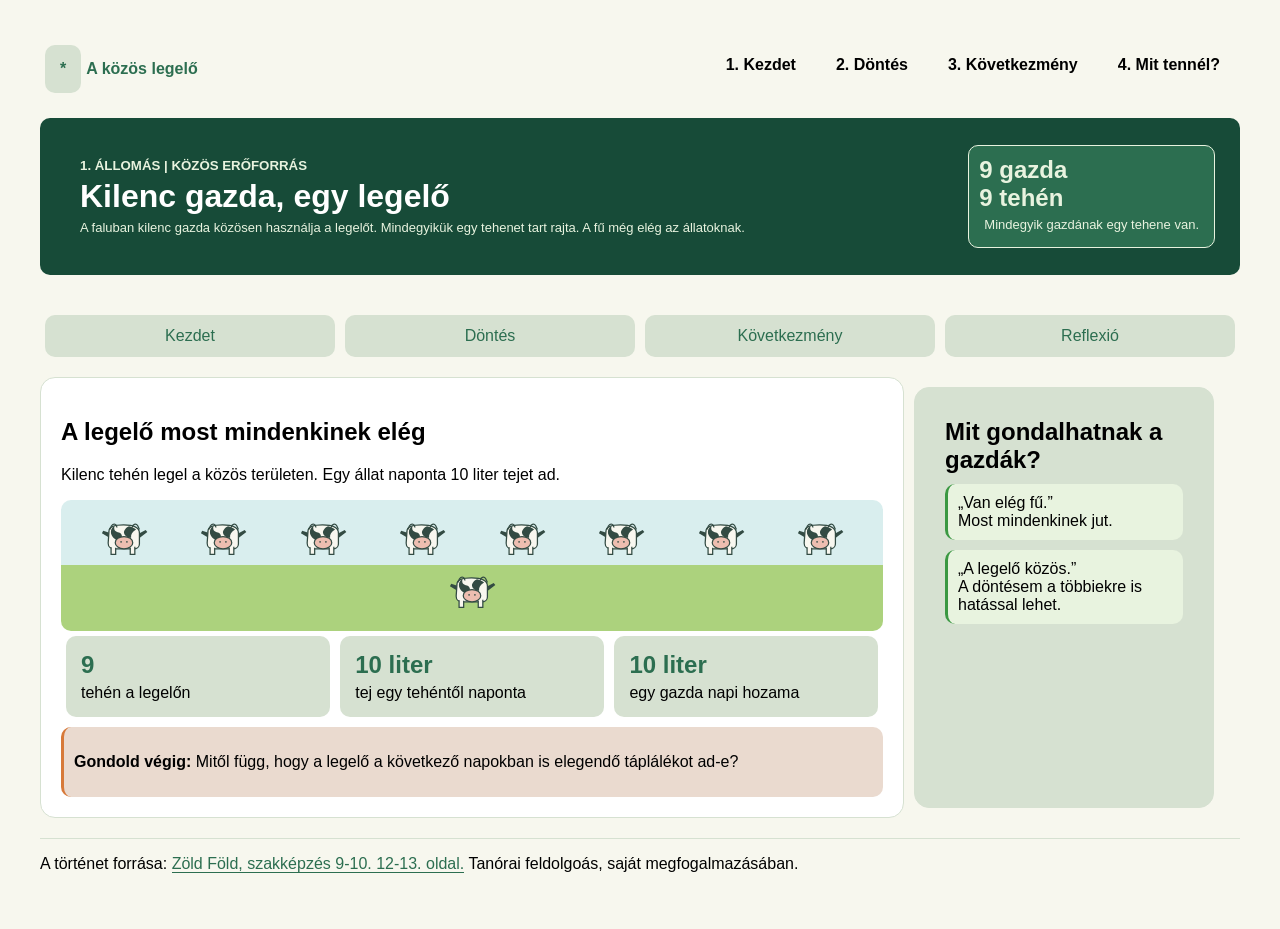
==== commit cb5945cc: "elrendezes pipa" ====
--- a/index.html
+++ b/index.html
@@ -104,6 +104,8 @@
                     <p>„A legelő közös.”</p>
                     <p>A döntésem a többiekre is hatással lehet.</p>
                 </div>
+
+                
             </aside>
         </div>
 
--- a/alap.css
+++ b/alap.css
@@ -167,9 +167,6 @@
 
 .hatter {
     padding: 20px;
-    width: 100%;
-    max-width: 600px;
-    margin: 0 auto;
     background: linear-gradient(
         to bottom,
         #d9eeee 0%,
--- a/flex.css
+++ b/flex.css
@@ -73,12 +73,17 @@
 
 #kis-section {
     flex: 0 0 25%;
+    margin: 10px;
 }
 
 
 
 /* ARTICLE ÉS TEHÉN MEZŐ */
 
+#fo-tarolo{ 
+    display: flex;
+    
+}
 
 .hatter {
     display: flex;
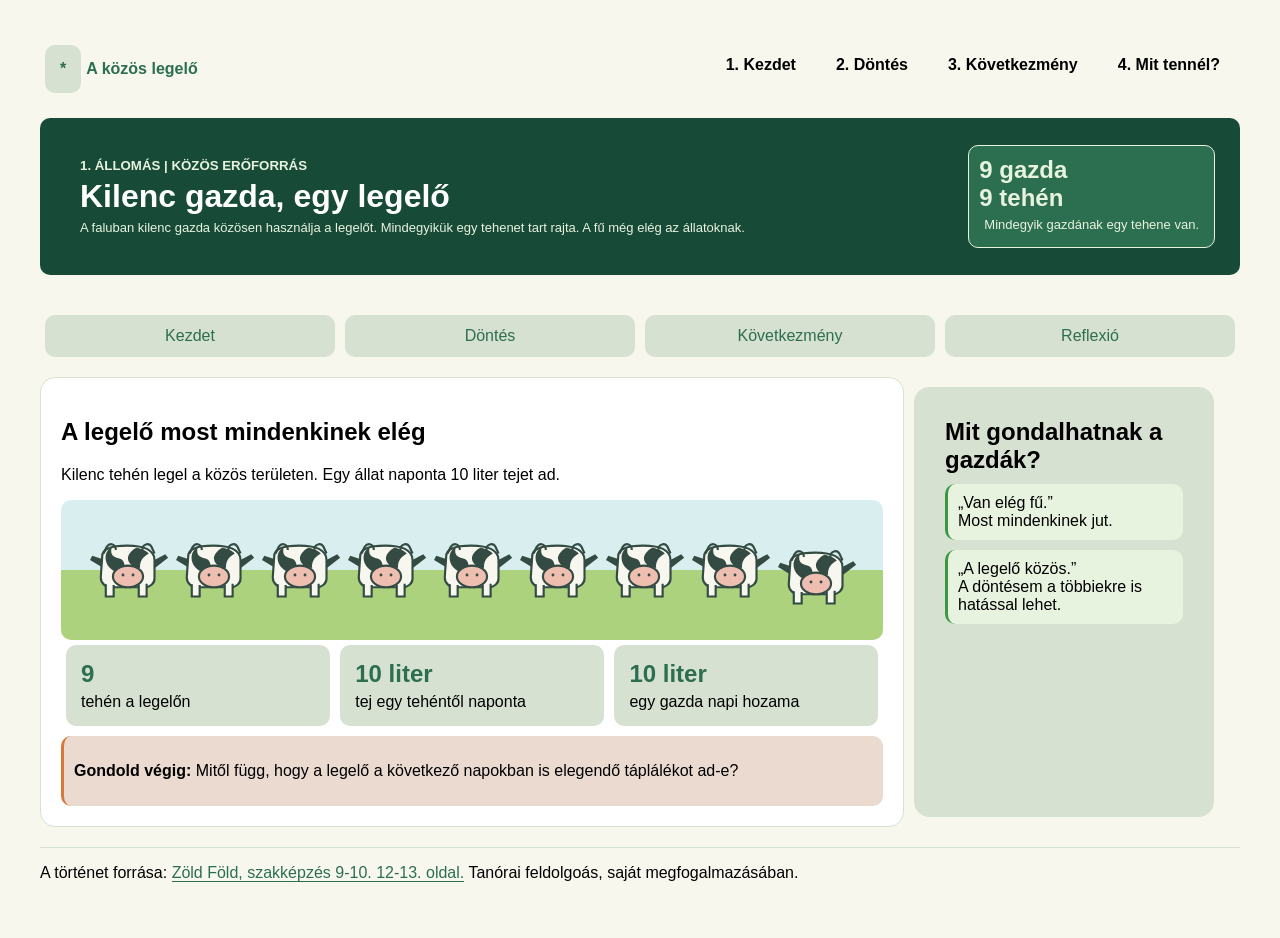
==== commit 1a9d66d8: "egy két kisebb változás" ====
--- a/index.html
+++ b/index.html
@@ -9,6 +9,7 @@
     <link rel="stylesheet" href="alap.css">
     <link rel="stylesheet" href="flex.css">
     <title>Közös Legelő | Papp Áron</title>
+    <link rel="shortcut icon" href="assets/tehen.svg" type="image/x-icon">
 </head>
 <body>
     <main>
--- a/alap.css
+++ b/alap.css
@@ -179,8 +179,9 @@
 
 
 .tehen {
-    width: 11%;
-}
+    flex: 0 0 11%;
+}
+
 
 .tehen:nth-child(9) {
     width: 100%;
@@ -188,8 +189,7 @@
 }
 
 .tehen img {
-    width: 100%;
-    max-width: 50px;
+    width:100%;
     height: auto;
     display: block;
 }
--- a/flex.css
+++ b/flex.css
@@ -88,8 +88,9 @@
 .hatter {
     display: flex;
     flex-wrap: wrap;
-    justify-content: space-between;
-    align-items: flex-end;
+    justify-content: center;
+    align-items: center;
+    min-height: 100px;
 }
 
 
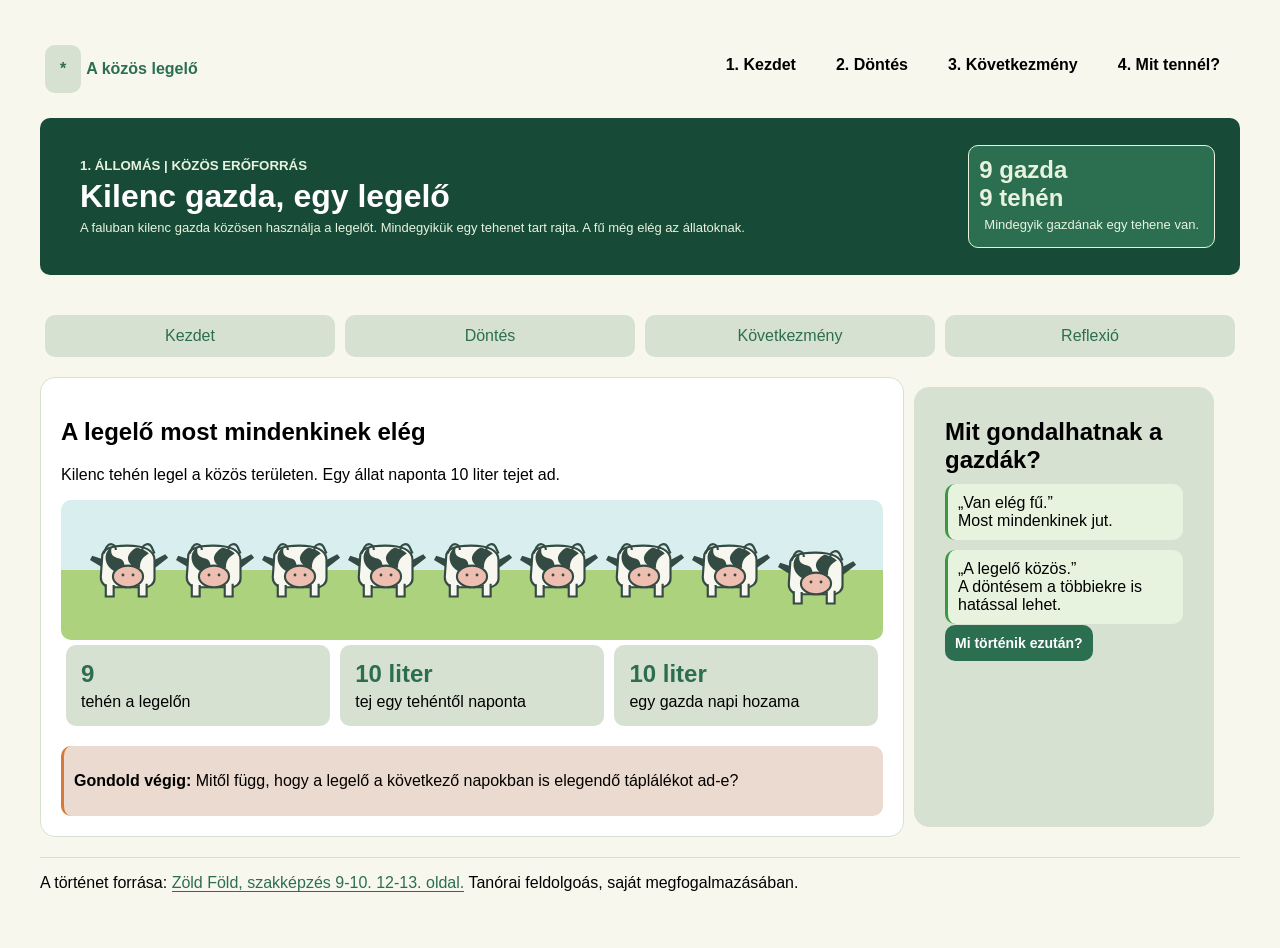
==== commit 981f3670: "részletek javítása" ====
--- a/index.html
+++ b/index.html
@@ -104,10 +104,12 @@
                 <div class="gazda">
                     <p>„A legelő közös.”</p>
                     <p>A döntésem a többiekre is hatással lehet.</p>
-                </div>
+                </div> 
 
-                
+                <a href="dontes.html"> Mi történik ezután?</a>
             </aside>
+
+            
         </div>
 
         
--- a/alap.css
+++ b/alap.css
@@ -204,6 +204,7 @@
     padding: 10px;
     border-radius: 10px;
     width: 30%;
+    margin-bottom: 10px;
 }
 
 .tenyek div h2{
@@ -272,4 +273,24 @@
 footer span{
     color: #2c6e50;
     border-bottom: 1.5px solid #2c6e50;
-}+}
+
+
+aside a{
+    padding: 10px;
+    font-size: 14px;
+    font-weight: bold;
+    background-color:  #2c6e50;
+    margin: 10px;
+    border-radius: 10px;
+    color: #fff;
+    text-decoration: none;
+}
+
+#elozo{
+    color: #24372d;
+    text-decoration: underline;
+    font-weight: bold;
+    margin-top: 5px;
+}
+
--- a/flex.css
+++ b/flex.css
@@ -104,4 +104,5 @@
     display: flex;
     flex-direction: row;
     justify-content: space-between;
-}+}
+
